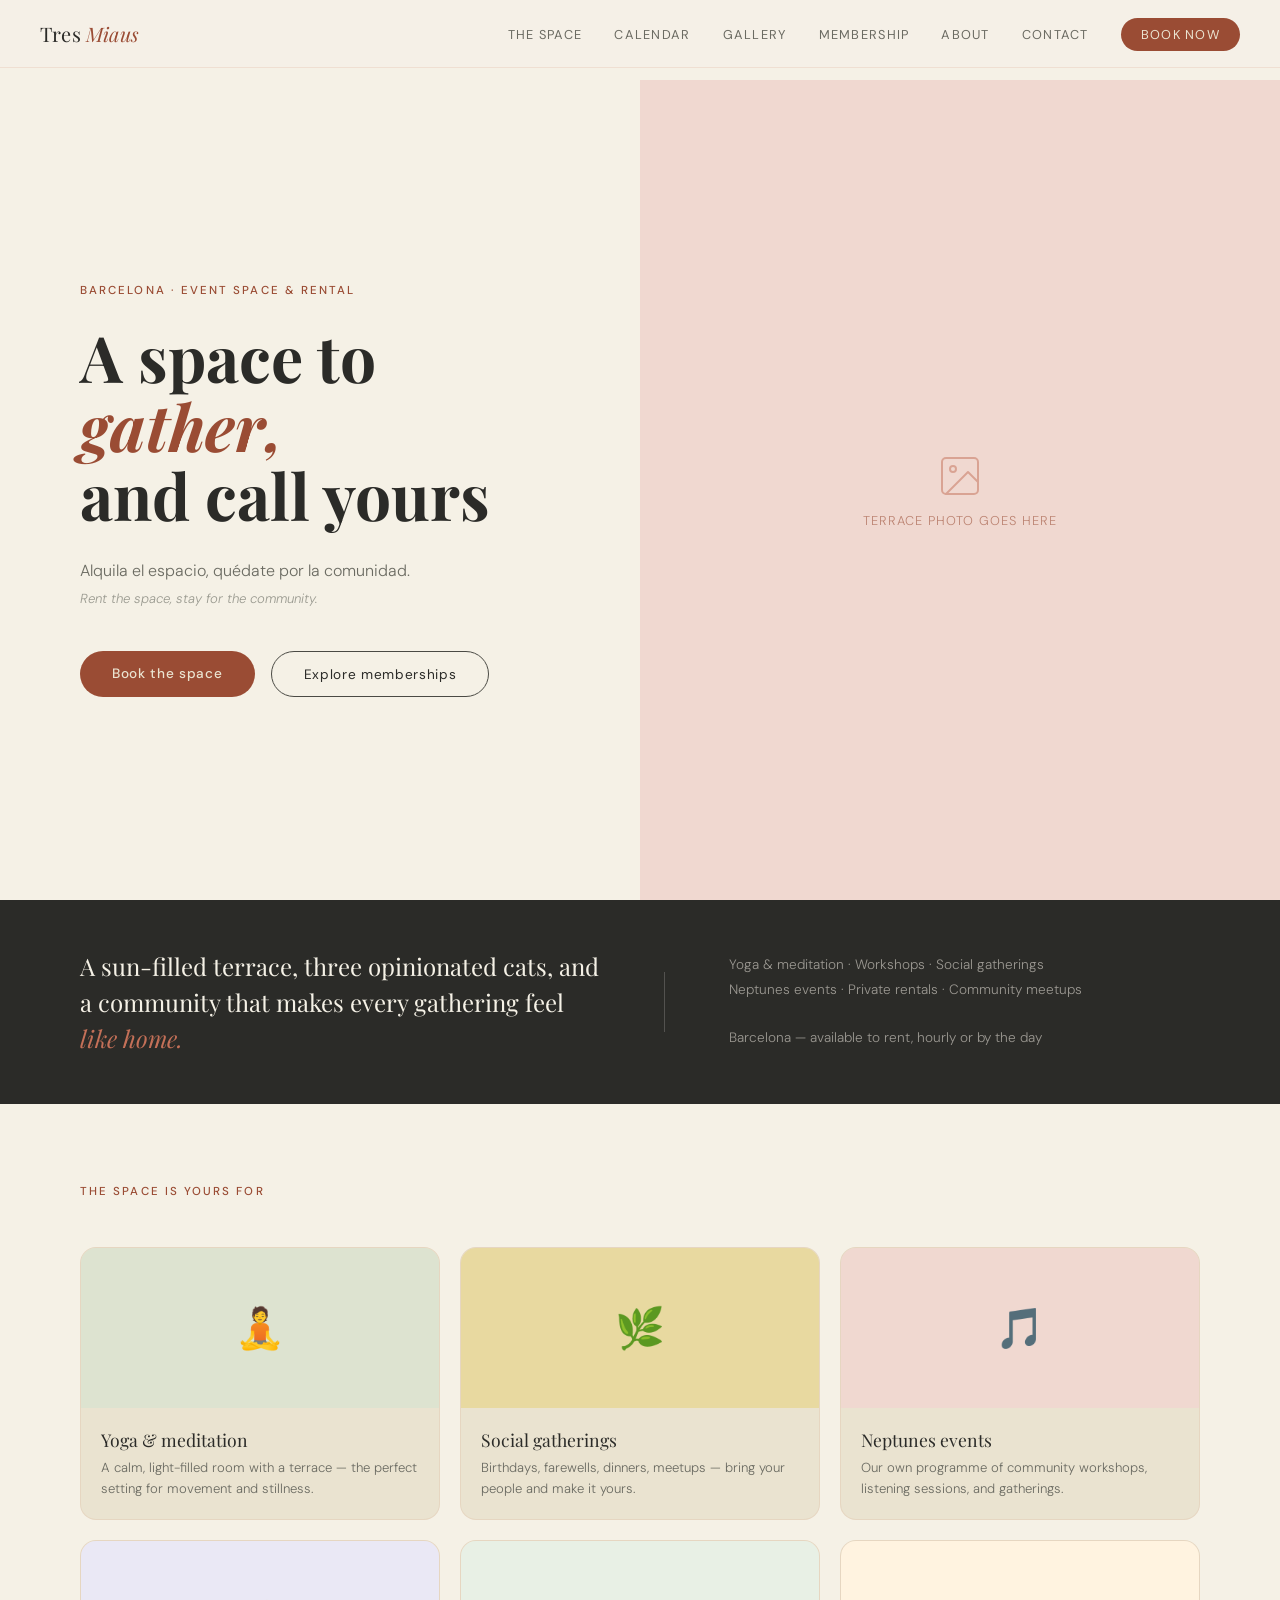
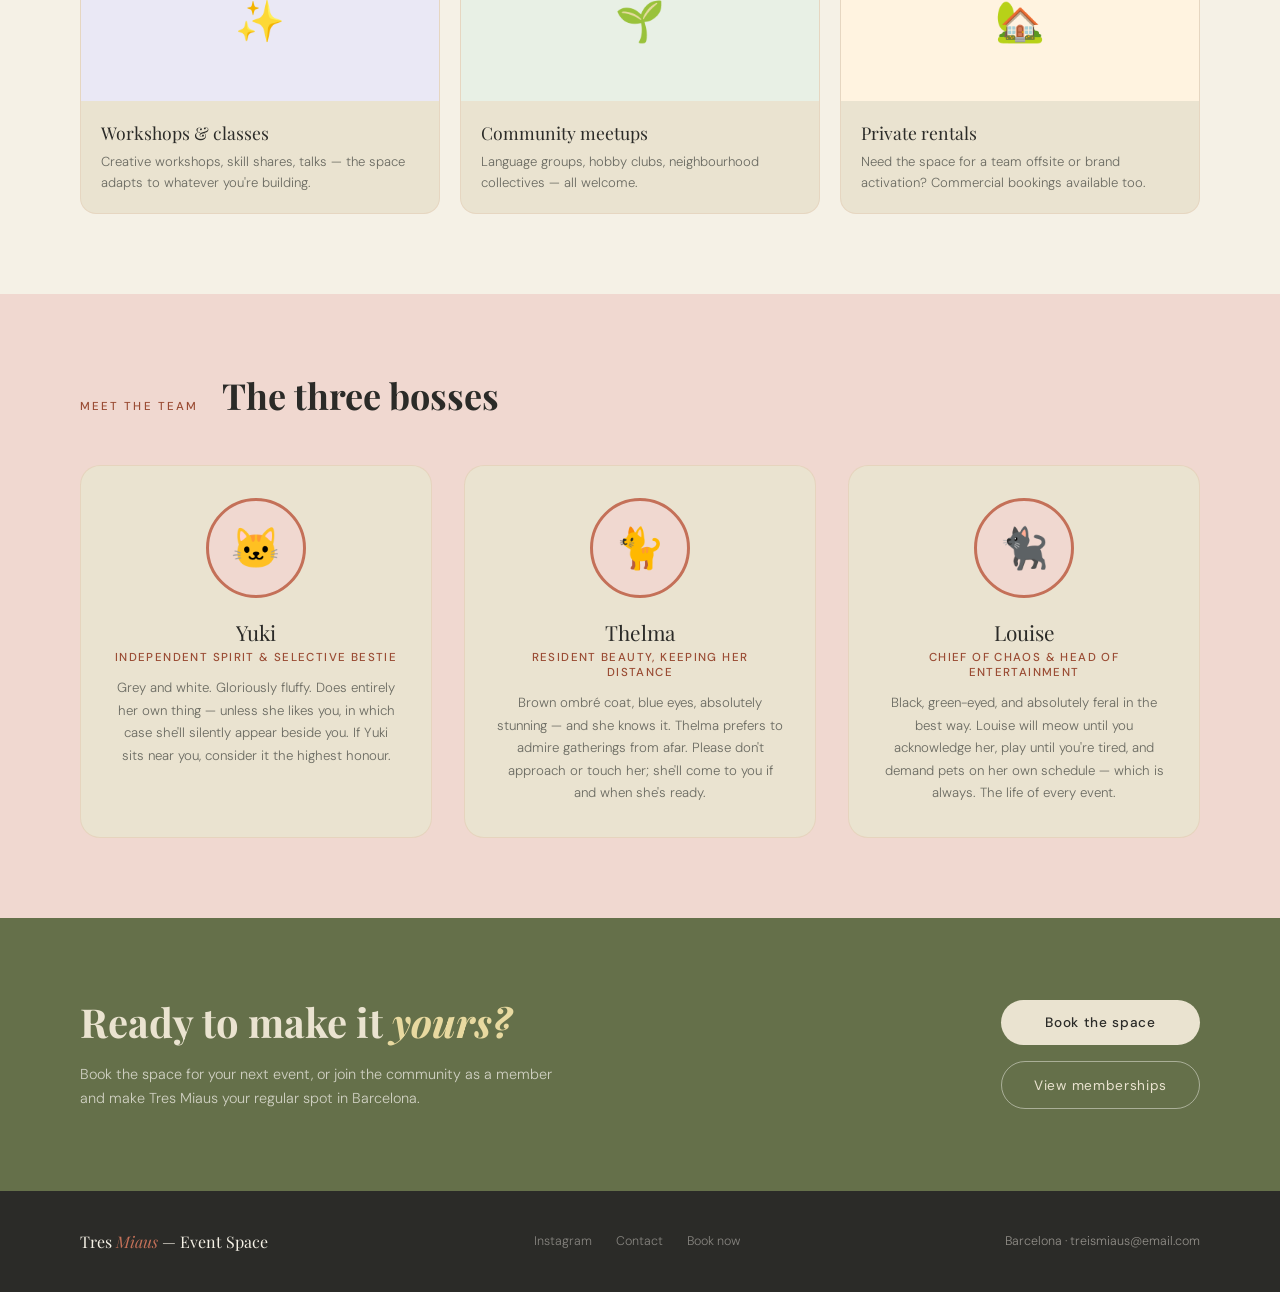
==== index.html @ ebf47736 "Add files via upload" ====
<!DOCTYPE html>
<html lang="en">
<head>
<script src="/site-theme.js"></script>
<script src="/cms-data.js"></script>
<meta charset="UTF-8">
<meta name="viewport" content="width=device-width, initial-scale=1.0">
<title>Tres Miaus — Event Space</title>
<link rel="preconnect" href="https://fonts.googleapis.com">
<link href="https://fonts.googleapis.com/css2?family=Playfair+Display:ital,wght@0,400;0,600;1,400&family=DM+Sans:wght@300;400;500&display=swap" rel="stylesheet">
<style>
  :root {
    --cream: #F5F1E6;
    --warm-white: #EAE3D0;
    --terracotta: #9A4C34;
    --terracotta-light: #C47058;
    --terracotta-pale: #F0D8D0;
    --sage: #65704A;
    --sage-dark: #4A5235;
    --sage-light: #8A9668;
    --sage-tint: #B8C4A0;
    --sage-pale: #DDE3D0;
    --ochre: #C4A030;
    --ochre-pale: #E8D9A0;
    --pink: #D4A0A0;
    --bark: #2B2B28;
    --bark-light: #4A4A44;
    --text-main: #2B2B28;
    --text-muted: #6B6B62;
    --text-light: #9A9A90;
    --border: #D8CFB8;
    --accent: #8B1E1E;
    --neptunes: #2D3B6B;
    --neptunes-mid: #4A5C96;
    --neptunes-light: #8FA3D4;
    --neptunes-pale: #E8ECF7;
    --neptunes-purple: #6B5A9E;
    --herb: #2E7D5A;
    --herb-deep: #1E4D3A;
    --herb-light: #6DB89A;
    --herb-pale: #DDF0E8;
  }

  * { margin: 0; padding: 0; box-sizing: border-box; }

  body {
    background: var(--cream);
    color: var(--text-main);
    font-family: 'DM Sans', sans-serif;
    font-weight: 300;
    overflow-x: hidden;
  }

  /* NAV */
  nav {
    position: fixed;
    top: 0; left: 0; right: 0;
    z-index: 100;
    padding: 1.25rem 2.5rem;
    display: flex;
    align-items: center;
    justify-content: space-between;
    background: rgba(245, 240, 232, 0.88);
    backdrop-filter: blur(12px);
    border-bottom: 1px solid rgba(196, 99, 58, 0.12);
  }

  .nav-logo {
    font-family: 'Playfair Display', serif;
    font-size: 1.25rem;
    color: var(--bark);
    letter-spacing: 0.01em;
  }

  .nav-logo span {
    color: var(--terracotta);
    font-style: italic;
  }

  .nav-links {
    display: flex;
    gap: 2rem;
    list-style: none;
  }

  .nav-links a {
    font-size: 0.8rem;
    font-weight: 400;
    letter-spacing: 0.1em;
    text-transform: uppercase;
    color: var(--text-muted);
    text-decoration: none;
    transition: color 0.2s;
  }

  .nav-links a:hover { color: var(--terracotta); }

  .nav-cta {
    background: var(--terracotta);
    color: var(--warm-white) !important;
    padding: 0.5rem 1.25rem;
    border-radius: 2rem;
    transition: background 0.2s !important;
  }

  .nav-cta:hover { background: var(--bark) !important; color: var(--warm-white) !important; }

  /* HERO */
  .hero {
    min-height: 100vh;
    display: grid;
    grid-template-columns: 1fr 1fr;
    padding-top: 5rem;
  }

  .hero-left {
    display: flex;
    flex-direction: column;
    justify-content: center;
    padding: 4rem 3rem 4rem 5rem;
    position: relative;
  }

  .hero-eyebrow {
    font-size: 0.72rem;
    letter-spacing: 0.18em;
    text-transform: uppercase;
    color: var(--terracotta);
    font-weight: 500;
    margin-bottom: 1.5rem;
    opacity: 0;
    animation: fadeUp 0.8s 0.2s forwards;
  }

  .hero-title {
    font-family: 'Playfair Display', serif;
    font-size: clamp(3rem, 5vw, 4.5rem);
    line-height: 1.08;
    color: var(--bark);
    margin-bottom: 1.75rem;
    opacity: 0;
    animation: fadeUp 0.8s 0.4s forwards;
  }

  .hero-title em {
    color: var(--terracotta);
    font-style: italic;
  }

  .hero-tagline {
    font-size: 1rem;
    line-height: 1.7;
    color: var(--text-muted);
    max-width: 380px;
    margin-bottom: 2.5rem;
    opacity: 0;
    animation: fadeUp 0.8s 0.6s forwards;
  }

  .hero-tagline-bilingual {
    font-size: 0.82rem;
    color: var(--text-light);
    font-style: italic;
    margin-top: 0.25rem;
  }

  .hero-actions {
    display: flex;
    gap: 1rem;
    flex-wrap: wrap;
    opacity: 0;
    animation: fadeUp 0.8s 0.8s forwards;
  }

  .btn-primary {
    background: var(--terracotta);
    color: var(--warm-white);
    padding: 0.85rem 2rem;
    border-radius: 2rem;
    text-decoration: none;
    font-size: 0.85rem;
    font-weight: 500;
    letter-spacing: 0.05em;
    transition: background 0.2s, transform 0.15s;
    display: inline-block;
  }

  .btn-primary:hover { background: var(--bark); transform: translateY(-1px); }

  .btn-secondary {
    border: 1.5px solid var(--bark-light);
    color: var(--bark);
    padding: 0.85rem 2rem;
    border-radius: 2rem;
    text-decoration: none;
    font-size: 0.85rem;
    font-weight: 400;
    letter-spacing: 0.05em;
    transition: border-color 0.2s, color 0.2s, transform 0.15s;
    display: inline-block;
  }

  .btn-secondary:hover { border-color: var(--terracotta); color: var(--terracotta); transform: translateY(-1px); }

  .hero-right {
    position: relative;
    overflow: hidden;
  }

  .hero-photo {
    width: 100%;
    height: 100%;
    background: var(--terracotta-pale);
    position: relative;
    display: flex;
    align-items: center;
    justify-content: center;
    opacity: 0;
    animation: fadeIn 1s 0.5s forwards;
  }

  .photo-placeholder {
    display: flex;
    flex-direction: column;
    align-items: center;
    gap: 0.75rem;
    color: var(--terracotta-light);
  }

  .photo-placeholder svg { opacity: 0.5; }

  .photo-placeholder p {
    font-size: 0.8rem;
    color: var(--terracotta);
    opacity: 0.6;
    letter-spacing: 0.08em;
    text-transform: uppercase;
  }

  .hero-badge {
    position: absolute;
    bottom: 2.5rem;
    left: -1.5rem;
    background: var(--warm-white);
    border-radius: 1rem;
    padding: 1rem 1.5rem;
    box-shadow: 0 8px 32px rgba(61, 43, 31, 0.12);
    display: flex;
    align-items: center;
    gap: 0.75rem;
    animation: fadeUp 0.8s 1s forwards;
    opacity: 0;
  }

  .badge-cats { font-size: 1.4rem; }

  .badge-text { font-size: 0.78rem; color: var(--text-muted); line-height: 1.4; }
  .badge-text strong { display: block; color: var(--bark); font-weight: 500; font-size: 0.85rem; }

  /* INTRO STRIP */
  .intro-strip {
    background: var(--bark);
    color: var(--cream);
    padding: 3rem 5rem;
    display: flex;
    align-items: center;
    gap: 4rem;
  }

  .intro-strip-text {
    font-family: 'Playfair Display', serif;
    font-size: 1.5rem;
    line-height: 1.5;
    font-weight: 400;
    max-width: 520px;
    flex-shrink: 0;
  }

  .intro-strip-text em { color: var(--terracotta-light); font-style: italic; }

  .intro-strip-divider {
    width: 1px;
    height: 60px;
    background: rgba(245,240,232,0.2);
    flex-shrink: 0;
  }

  .intro-strip-sub {
    font-size: 0.85rem;
    color: rgba(245,240,232,0.55);
    line-height: 1.8;
  }

  /* EVENT TYPES */
  .section {
    padding: 5rem 5rem;
  }

  .section-header {
    display: flex;
    align-items: baseline;
    gap: 1.5rem;
    margin-bottom: 3rem;
  }

  .section-label {
    font-size: 0.72rem;
    letter-spacing: 0.18em;
    text-transform: uppercase;
    color: var(--terracotta);
    font-weight: 500;
  }

  .section-title {
    font-family: 'Playfair Display', serif;
    font-size: 2.25rem;
    color: var(--bark);
    line-height: 1.2;
  }

  .event-grid {
    display: grid;
    grid-template-columns: repeat(3, 1fr);
    gap: 1.25rem;
  }

  .event-card {
    background: var(--warm-white);
    border-radius: 1rem;
    overflow: hidden;
    border: 1px solid rgba(196, 99, 58, 0.1);
    transition: transform 0.2s, box-shadow 0.2s;
  }

  .event-card:hover { transform: translateY(-3px); box-shadow: 0 12px 40px rgba(61,43,31,0.1); }

  .event-card-photo {
    height: 160px;
    display: flex;
    align-items: center;
    justify-content: center;
    font-size: 2.5rem;
  }

  .event-card-photo.yoga { background: var(--sage-pale); }
  .event-card-photo.social { background: var(--ochre-pale); }
  .event-card-photo.neptunes { background: var(--terracotta-pale); }
  .event-card-photo.meditation { background: #EAE8F5; }
  .event-card-photo.workshop { background: #E8F0E5; }
  .event-card-photo.private { background: #FFF3E0; }

  .event-card-body { padding: 1.25rem; }
  .event-card-name {
    font-family: 'Playfair Display', serif;
    font-size: 1.1rem;
    color: var(--bark);
    margin-bottom: 0.4rem;
  }
  .event-card-desc { font-size: 0.82rem; color: var(--text-muted); line-height: 1.6; }

  /* CATS SECTION */
  .cats-section {
    background: var(--terracotta-pale);
    padding: 5rem;
  }

  .cats-grid {
    display: grid;
    grid-template-columns: repeat(3, 1fr);
    gap: 2rem;
    margin-top: 3rem;
  }

  .cat-card {
    background: var(--warm-white);
    border-radius: 1.25rem;
    padding: 2rem;
    text-align: center;
    border: 1px solid rgba(196,99,58,0.12);
    transition: transform 0.2s;
  }

  .cat-card:hover { transform: translateY(-4px); }

  .cat-photo {
    width: 100px;
    height: 100px;
    border-radius: 50%;
    background: var(--terracotta-pale);
    margin: 0 auto 1.25rem;
    display: flex;
    align-items: center;
    justify-content: center;
    font-size: 2.5rem;
    border: 3px solid var(--terracotta-light);
  }

  .cat-name {
    font-family: 'Playfair Display', serif;
    font-size: 1.3rem;
    color: var(--bark);
    margin-bottom: 0.25rem;
  }

  .cat-role {
    font-size: 0.72rem;
    letter-spacing: 0.12em;
    text-transform: uppercase;
    color: var(--terracotta);
    font-weight: 500;
    margin-bottom: 0.75rem;
  }

  .cat-bio { font-size: 0.83rem; color: var(--text-muted); line-height: 1.7; }

  /* CTA SECTION */
  .cta-section {
    background: var(--sage);
    color: var(--warm-white);
    padding: 5rem;
    display: grid;
    grid-template-columns: 1fr auto;
    align-items: center;
    gap: 4rem;
  }

  .cta-title {
    font-family: 'Playfair Display', serif;
    font-size: 2.5rem;
    line-height: 1.2;
    margin-bottom: 1rem;
  }

  .cta-title em { font-style: italic; color: var(--ochre-pale); }

  .cta-sub { font-size: 0.9rem; color: rgba(253,250,245,0.7); line-height: 1.7; max-width: 480px; }

  .cta-actions { display: flex; flex-direction: column; gap: 1rem; }

  .btn-white {
    background: var(--warm-white);
    color: var(--bark);
    padding: 0.9rem 2rem;
    border-radius: 2rem;
    text-decoration: none;
    font-size: 0.85rem;
    font-weight: 500;
    letter-spacing: 0.05em;
    transition: background 0.2s, transform 0.15s;
    text-align: center;
    white-space: nowrap;
  }

  .btn-white:hover { background: var(--cream); transform: translateY(-1px); }

  .btn-outline-white {
    border: 1.5px solid rgba(253,250,245,0.45);
    color: var(--warm-white);
    padding: 0.9rem 2rem;
    border-radius: 2rem;
    text-decoration: none;
    font-size: 0.85rem;
    font-weight: 400;
    letter-spacing: 0.05em;
    transition: border-color 0.2s, transform 0.15s;
    text-align: center;
    white-space: nowrap;
  }

  .btn-outline-white:hover { border-color: rgba(253,250,245,0.9); transform: translateY(-1px); }

  /* FOOTER */
  footer {
    background: var(--bark);
    color: rgba(245,240,232,0.5);
    padding: 2.5rem 5rem;
    display: flex;
    align-items: center;
    justify-content: space-between;
    font-size: 0.78rem;
  }

  .footer-logo {
    font-family: 'Playfair Display', serif;
    font-size: 1rem;
    color: var(--cream);
  }

  .footer-logo span { color: var(--terracotta-light); font-style: italic; }

  .footer-links { display: flex; gap: 1.5rem; }
  .footer-links a { color: rgba(245,240,232,0.45); text-decoration: none; transition: color 0.2s; }
  .footer-links a:hover { color: var(--terracotta-light); }

  /* ANIMATIONS */
  @keyframes fadeUp {
    from { opacity: 0; transform: translateY(20px); }
    to { opacity: 1; transform: translateY(0); }
  }

  @keyframes fadeIn {
    from { opacity: 0; }
    to { opacity: 1; }
  }

  /* SCROLL REVEAL */
  .reveal {
    opacity: 0;
    transform: translateY(24px);
    transition: opacity 0.7s, transform 0.7s;
  }

  .reveal.visible {
    opacity: 1;
    transform: translateY(0);
  }
</style>
</head>
<body>

<!-- NAV -->
<nav>
  <div class="nav-logo"><a href="index.html" style="text-decoration:none;color:inherit;">Tres <span>Miaus</span></a></div>
  <ul class="nav-links">
    <li><a href="tres-miaus-space.html">The space</a></li>
    <li><a href="calendar.html">Calendar</a></li>
    <li><a href="gallery.html">Gallery</a></li>
    <li><a href="tres-miaus-membership.html">Membership</a></li>
    <li><a href="tres-miaus-about.html">About</a></li>
    <li><a href="tres-miaus-contact.html">Contact</a></li>
    <li><a href="tres-miaus-rent.html" class="nav-cta">Book now</a></li>
  </ul>
</nav>

<!-- HERO -->
<section class="hero">
  <div class="hero-left">
    <p class="hero-eyebrow">Barcelona · Event Space & Rental</p>
    <h1 class="hero-title">
      A space to<br><em>gather,</em><br>and call yours
    </h1>
    <p class="hero-tagline">
      Alquila el espacio, quédate por la comunidad.<br>
      <span class="hero-tagline-bilingual">Rent the space, stay for the community.</span>
    </p>
    <div class="hero-actions">
      <a href="#" class="btn-primary">Book the space</a>
      <a href="#" class="btn-secondary">Explore memberships</a>
    </div>
  </div>
  <div class="hero-right">
    <div class="hero-photo">
      <div class="photo-placeholder">
        <svg width="48" height="48" viewBox="0 0 24 24" fill="none" stroke="currentColor" stroke-width="1" stroke-linecap="round" stroke-linejoin="round">
          <rect x="3" y="3" width="18" height="18" rx="2"/><circle cx="8.5" cy="8.5" r="1.5"/><polyline points="21 15 16 10 5 21"/>
        </svg>
        <p>Terrace photo goes here</p>
      </div>
    </div>
  </div>
</section>

<!-- INTRO STRIP -->
<div class="intro-strip reveal">
  <p class="intro-strip-text">
    A sun-filled terrace, three opinionated cats, and a community that makes every gathering feel <em>like home.</em>
  </p>
  <div class="intro-strip-divider"></div>
  <p class="intro-strip-sub">
    Yoga & meditation · Workshops · Social gatherings<br>
    Neptunes events · Private rentals · Community meetups<br>
    <br>
    Barcelona — available to rent, hourly or by the day
  </p>
</div>

<!-- EVENT TYPES -->
<section class="section">
  <div class="section-header reveal">
    <span class="section-label">The space is yours for</span>
  </div>
  <div class="event-grid">
    <div class="event-card reveal">
      <div class="event-card-photo yoga">🧘</div>
      <div class="event-card-body">
        <p class="event-card-name">Yoga & meditation</p>
        <p class="event-card-desc">A calm, light-filled room with a terrace — the perfect setting for movement and stillness.</p>
      </div>
    </div>
    <div class="event-card reveal">
      <div class="event-card-photo social">🌿</div>
      <div class="event-card-body">
        <p class="event-card-name">Social gatherings</p>
        <p class="event-card-desc">Birthdays, farewells, dinners, meetups — bring your people and make it yours.</p>
      </div>
    </div>
    <div class="event-card reveal">
      <div class="event-card-photo neptunes">🎵</div>
      <div class="event-card-body">
        <p class="event-card-name">Neptunes events</p>
        <p class="event-card-desc">Our own programme of community workshops, listening sessions, and gatherings.</p>
      </div>
    </div>
    <div class="event-card reveal">
      <div class="event-card-photo meditation">✨</div>
      <div class="event-card-body">
        <p class="event-card-name">Workshops & classes</p>
        <p class="event-card-desc">Creative workshops, skill shares, talks — the space adapts to whatever you're building.</p>
      </div>
    </div>
    <div class="event-card reveal">
      <div class="event-card-photo workshop">🌱</div>
      <div class="event-card-body">
        <p class="event-card-name">Community meetups</p>
        <p class="event-card-desc">Language groups, hobby clubs, neighbourhood collectives — all welcome.</p>
      </div>
    </div>
    <div class="event-card reveal">
      <div class="event-card-photo private">🏡</div>
      <div class="event-card-body">
        <p class="event-card-name">Private rentals</p>
        <p class="event-card-desc">Need the space for a team offsite or brand activation? Commercial bookings available too.</p>
      </div>
    </div>
  </div>
</section>

<!-- CATS -->
<section class="cats-section">
  <div class="section-header reveal">
    <span class="section-label">Meet the team</span>
    <h2 class="section-title">The three bosses</h2>
  </div>
  <div class="cats-grid">
    <div class="cat-card reveal">
      <div class="cat-photo">🐱</div>
      <p class="cat-name">Yuki</p>
      <p class="cat-role">Independent spirit & selective bestie</p>
      <p class="cat-bio">Grey and white. Gloriously fluffy. Does entirely her own thing — unless she likes you, in which case she'll silently appear beside you. If Yuki sits near you, consider it the highest honour.</p>
    </div>
    <div class="cat-card reveal">
      <div class="cat-photo">🐈</div>
      <p class="cat-name">Thelma</p>
      <p class="cat-role">Resident beauty, keeping her distance</p>
      <p class="cat-bio">Brown ombré coat, blue eyes, absolutely stunning — and she knows it. Thelma prefers to admire gatherings from afar. Please don't approach or touch her; she'll come to you if and when she's ready.</p>
    </div>
    <div class="cat-card reveal">
      <div class="cat-photo">🐈‍⬛</div>
      <p class="cat-name">Louise</p>
      <p class="cat-role">Chief of chaos & head of entertainment</p>
      <p class="cat-bio">Black, green-eyed, and absolutely feral in the best way. Louise will meow until you acknowledge her, play until you're tired, and demand pets on her own schedule — which is always. The life of every event.</p>
    </div>
  </div>
</section>

<!-- CTA -->
<section class="cta-section reveal">
  <div>
    <h2 class="cta-title">Ready to make it <em>yours?</em></h2>
    <p class="cta-sub">Book the space for your next event, or join the community as a member and make Tres Miaus your regular spot in Barcelona.</p>
  </div>
  <div class="cta-actions">
    <a href="#" class="btn-white">Book the space</a>
    <a href="#" class="btn-outline-white">View memberships</a>
  </div>
</section>

<!-- FOOTER -->
<footer>
  <div class="footer-logo">Tres <span>Miaus</span> — Event Space</div>
  <div class="footer-links">
    <a href="#">Instagram</a>
    <a href="#">Contact</a>
    <a href="#">Book now</a>
  </div>
  <p>Barcelona · treismiaus@email.com</p>
</footer>

<script>
  const observer = new IntersectionObserver((entries) => {
    entries.forEach(e => {
      if (e.isIntersecting) {
        e.target.classList.add('visible');
        observer.unobserve(e.target);
      }
    });
  }, { threshold: 0.12 });

  document.querySelectorAll('.reveal').forEach(el => observer.observe(el));
</script>
</body>
</html>
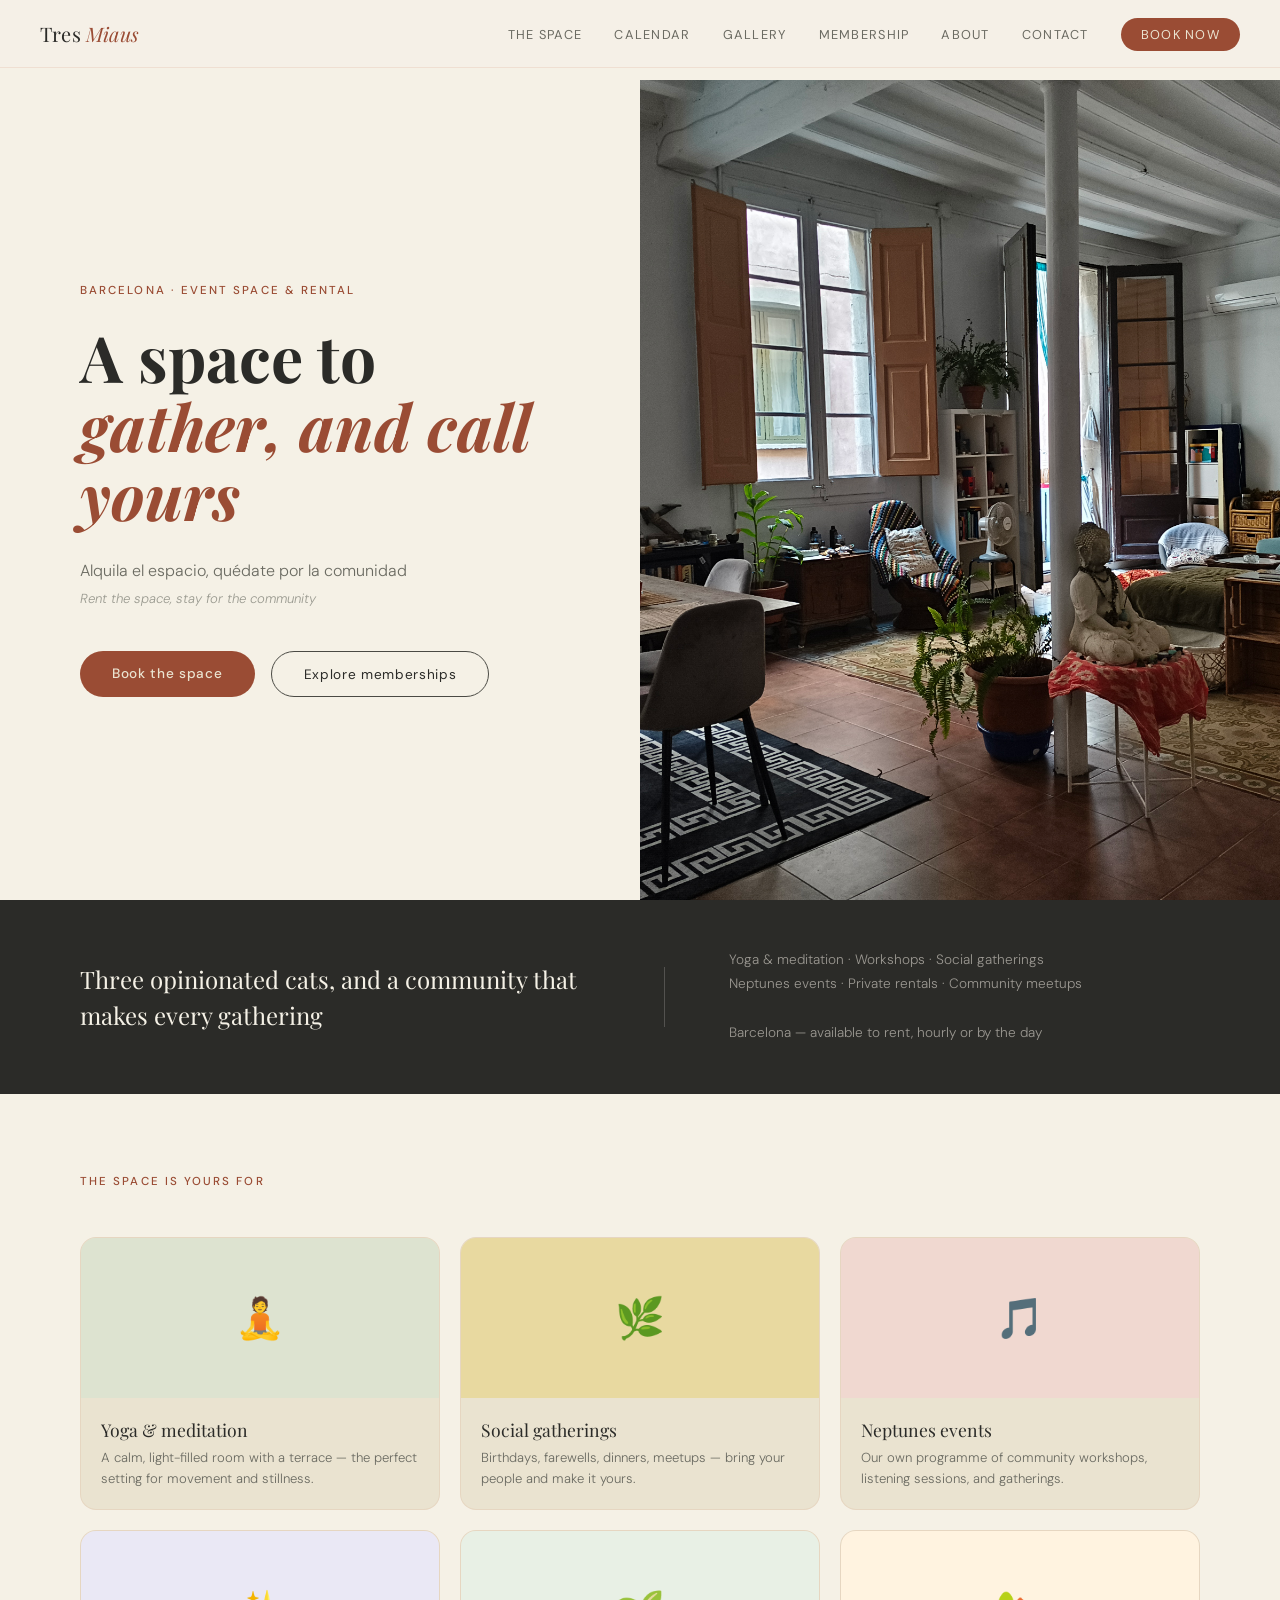
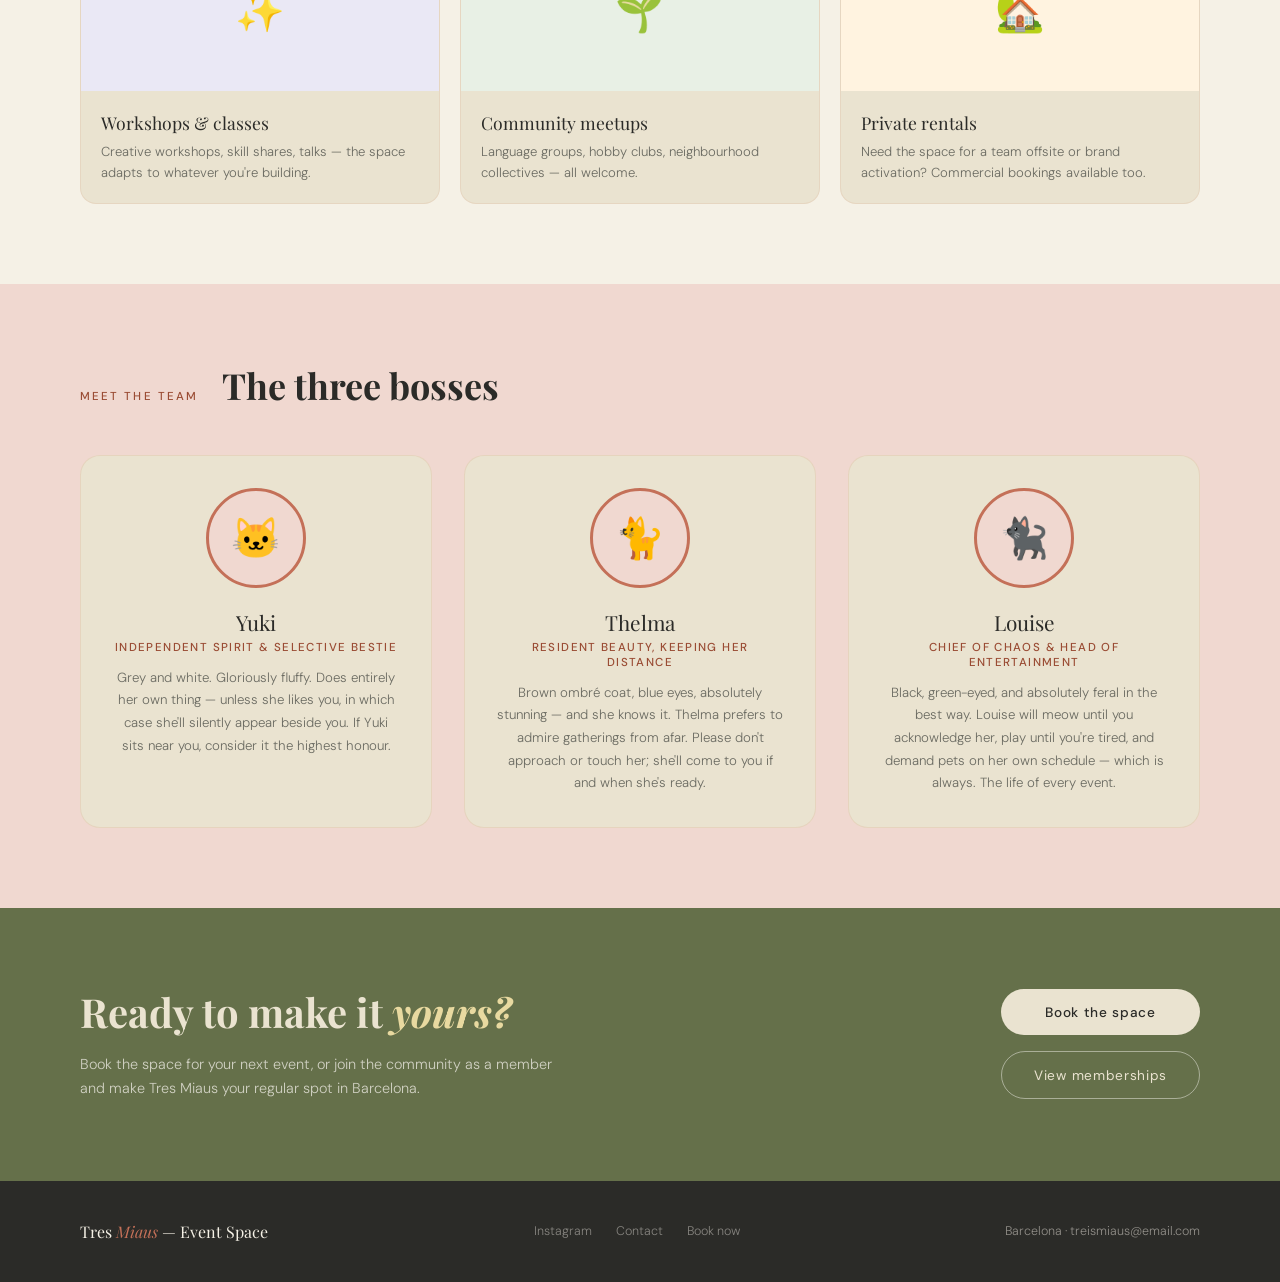
==== commit f39eb692: "Add files via upload" ====
--- a/index.html
+++ b/index.html
@@ -536,12 +536,12 @@
 <section class="hero">
   <div class="hero-left">
     <p class="hero-eyebrow">Barcelona · Event Space & Rental</p>
-    <h1 class="hero-title">
+    <h1 class="hero-title" id="tm-text-hero-title">
       A space to<br><em>gather,</em><br>and call yours
     </h1>
     <p class="hero-tagline">
-      Alquila el espacio, quédate por la comunidad.<br>
-      <span class="hero-tagline-bilingual">Rent the space, stay for the community.</span>
+      <span id="tm-text-tagline-es">Alquila el espacio, quédate por la comunidad.</span><br>
+      <span class="hero-tagline-bilingual" id="tm-text-tagline-en">Rent the space, stay for the community.</span>
     </p>
     <div class="hero-actions">
       <a href="#" class="btn-primary">Book the space</a>
@@ -549,7 +549,7 @@
     </div>
   </div>
   <div class="hero-right">
-    <div class="hero-photo">
+    <div class="hero-photo" id="tm-img-home-hero_image">
       <div class="photo-placeholder">
         <svg width="48" height="48" viewBox="0 0 24 24" fill="none" stroke="currentColor" stroke-width="1" stroke-linecap="round" stroke-linejoin="round">
           <rect x="3" y="3" width="18" height="18" rx="2"/><circle cx="8.5" cy="8.5" r="1.5"/><polyline points="21 15 16 10 5 21"/>
@@ -562,7 +562,7 @@
 
 <!-- INTRO STRIP -->
 <div class="intro-strip reveal">
-  <p class="intro-strip-text">
+  <p class="intro-strip-text" id="tm-text-intro-strip">
     A sun-filled terrace, three opinionated cats, and a community that makes every gathering feel <em>like home.</em>
   </p>
   <div class="intro-strip-divider"></div>
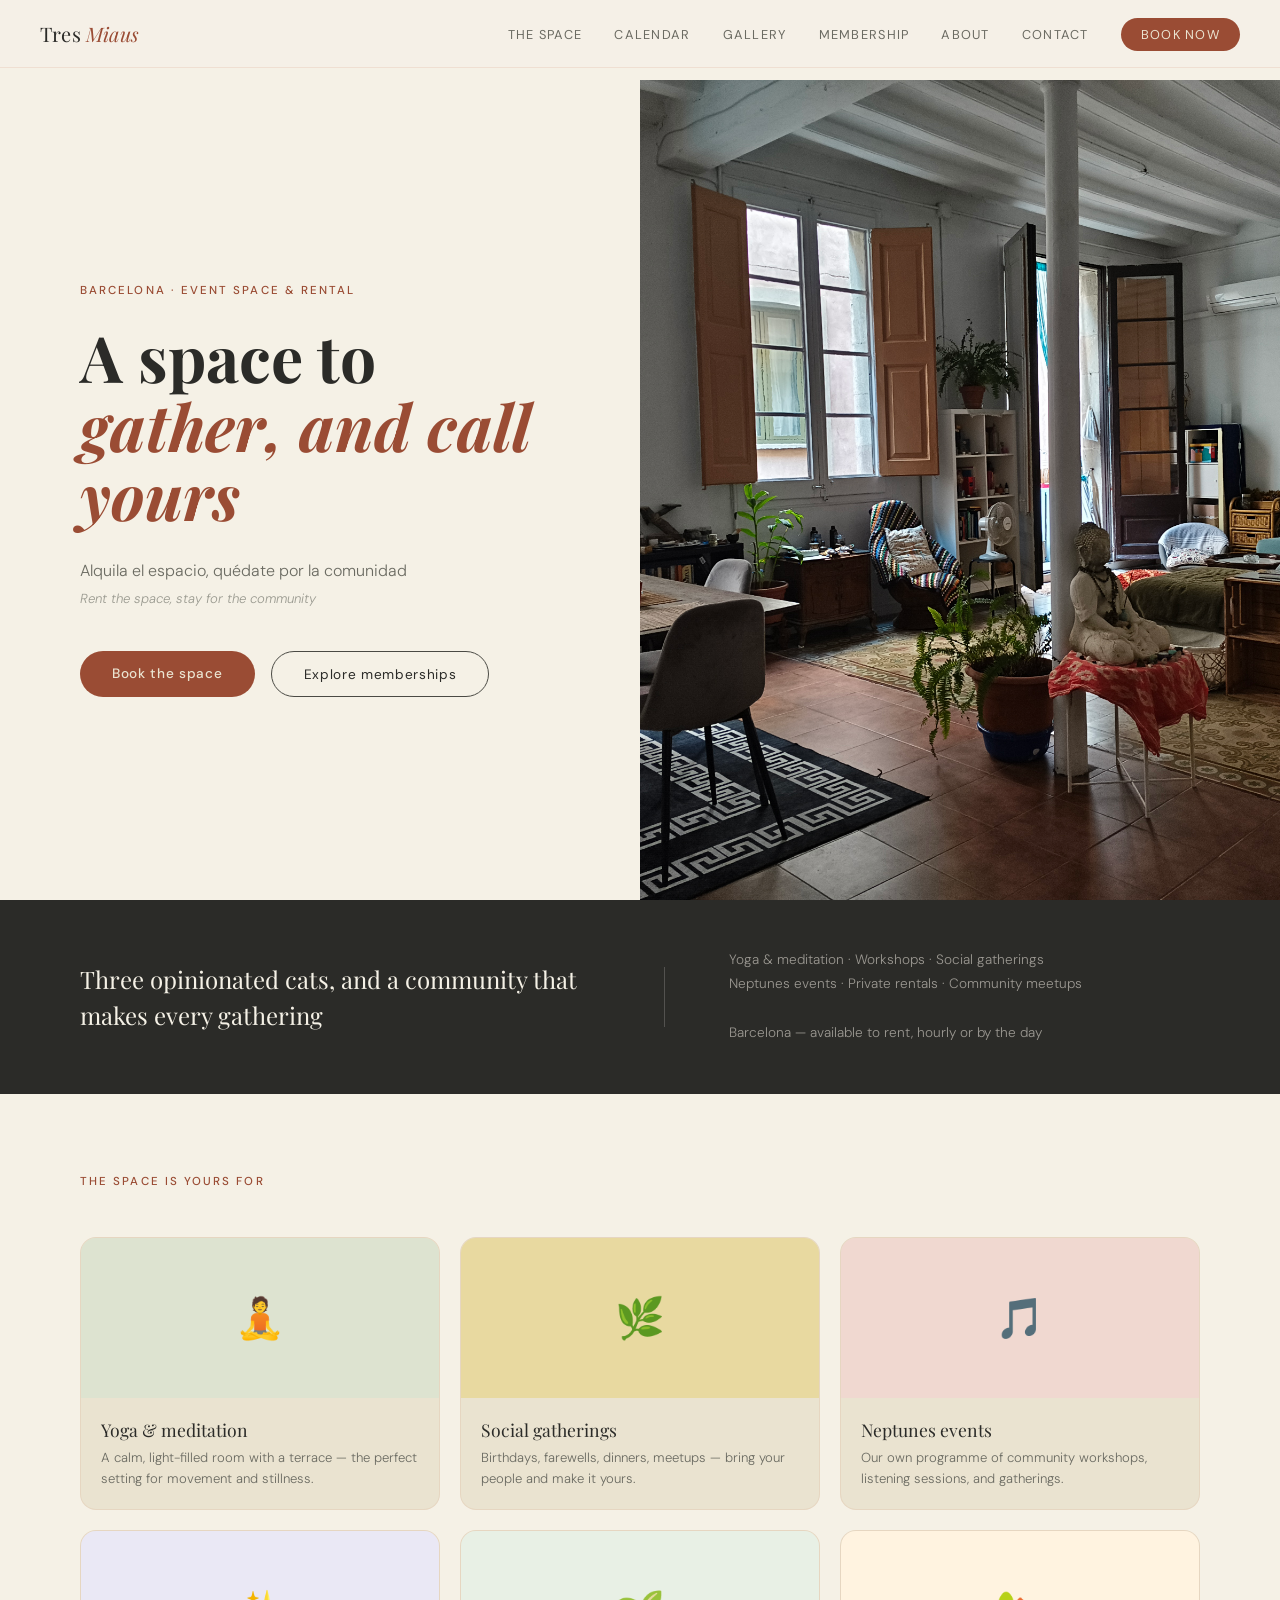
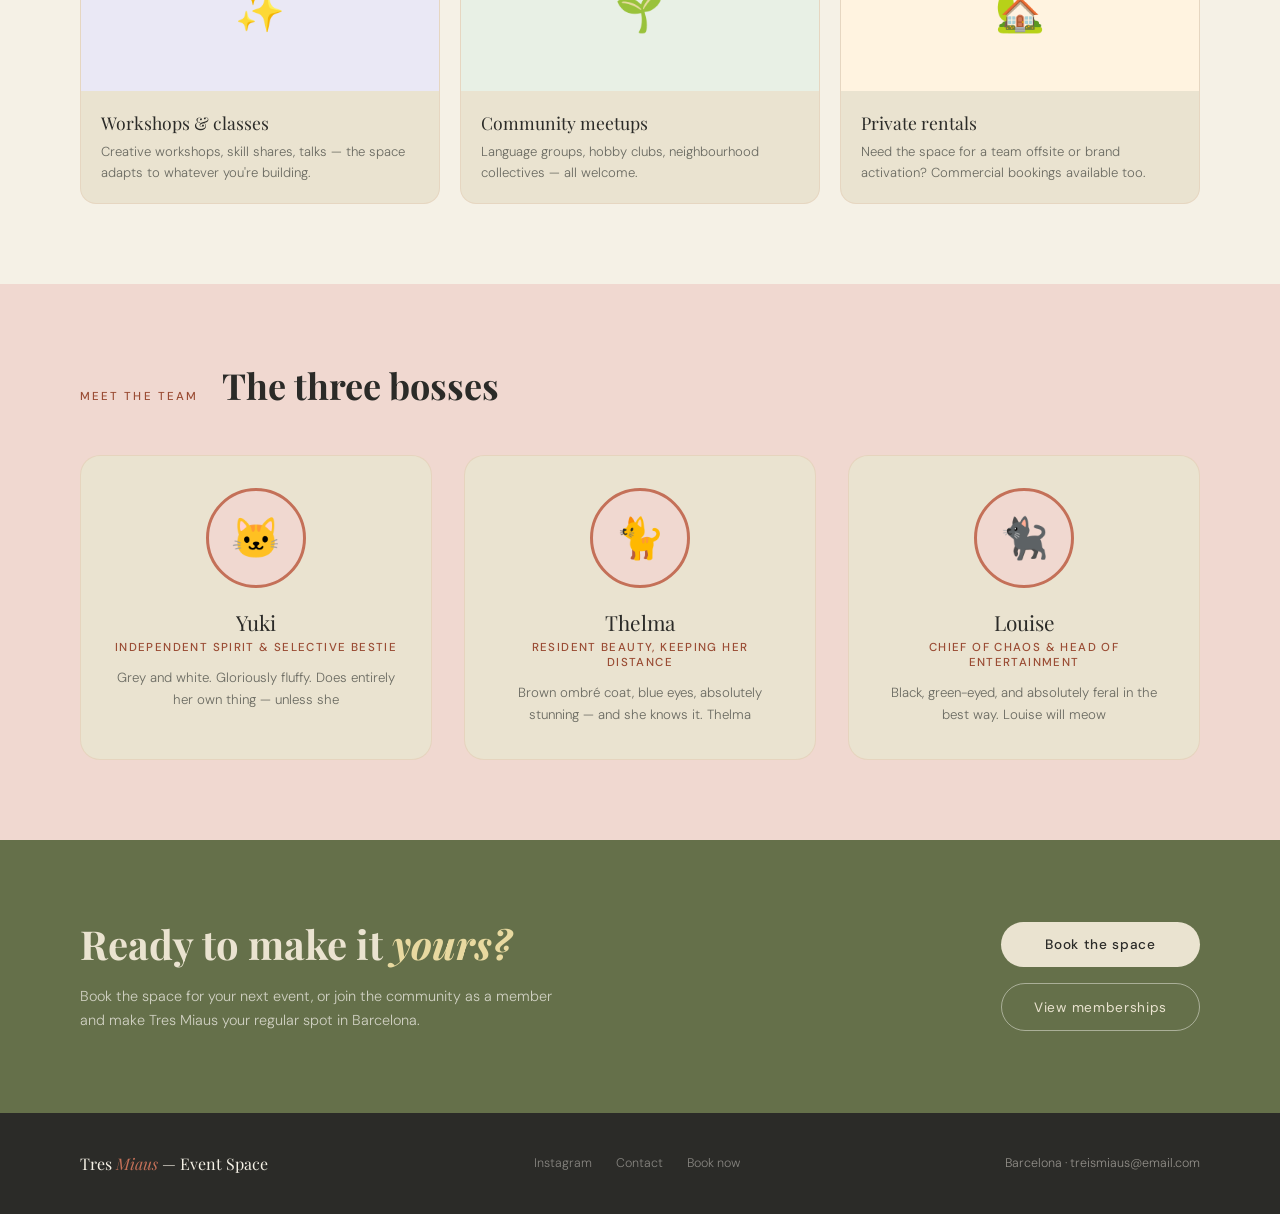
==== commit a7710d38: "Add files via upload" ====
--- a/index.html
+++ b/index.html
@@ -634,21 +634,21 @@
   <div class="cats-grid">
     <div class="cat-card reveal">
       <div class="cat-photo">🐱</div>
-      <p class="cat-name">Yuki</p>
-      <p class="cat-role">Independent spirit & selective bestie</p>
-      <p class="cat-bio">Grey and white. Gloriously fluffy. Does entirely her own thing — unless she likes you, in which case she'll silently appear beside you. If Yuki sits near you, consider it the highest honour.</p>
+      <p class="cat-name" id="tm-yuki-name">Yuki</p>
+      <p class="cat-role" id="tm-yuki-role">Independent spirit & selective bestie</p>
+      <p class="cat-bio" id="tm-yuki-bio-home">Grey and white. Gloriously fluffy. Does entirely her own thing — unless she likes you, in which case she'll silently appear beside you. If Yuki sits near you, consider it the highest honour.</p>
     </div>
     <div class="cat-card reveal">
       <div class="cat-photo">🐈</div>
-      <p class="cat-name">Thelma</p>
-      <p class="cat-role">Resident beauty, keeping her distance</p>
-      <p class="cat-bio">Brown ombré coat, blue eyes, absolutely stunning — and she knows it. Thelma prefers to admire gatherings from afar. Please don't approach or touch her; she'll come to you if and when she's ready.</p>
+      <p class="cat-name" id="tm-thelma-name">Thelma</p>
+      <p class="cat-role" id="tm-thelma-role">Resident beauty, keeping her distance</p>
+      <p class="cat-bio" id="tm-thelma-bio-home">Brown ombré coat, blue eyes, absolutely stunning — and she knows it. Thelma prefers to admire gatherings from afar. Please don't approach or touch her; she'll come to you if and when she's ready.</p>
     </div>
     <div class="cat-card reveal">
       <div class="cat-photo">🐈‍⬛</div>
-      <p class="cat-name">Louise</p>
-      <p class="cat-role">Chief of chaos & head of entertainment</p>
-      <p class="cat-bio">Black, green-eyed, and absolutely feral in the best way. Louise will meow until you acknowledge her, play until you're tired, and demand pets on her own schedule — which is always. The life of every event.</p>
+      <p class="cat-name" id="tm-louise-name">Louise</p>
+      <p class="cat-role" id="tm-louise-role">Chief of chaos & head of entertainment</p>
+      <p class="cat-bio" id="tm-louise-bio-home">Black, green-eyed, and absolutely feral in the best way. Louise will meow until you acknowledge her, play until you're tired, and demand pets on her own schedule — which is always. The life of every event.</p>
     </div>
   </div>
 </section>
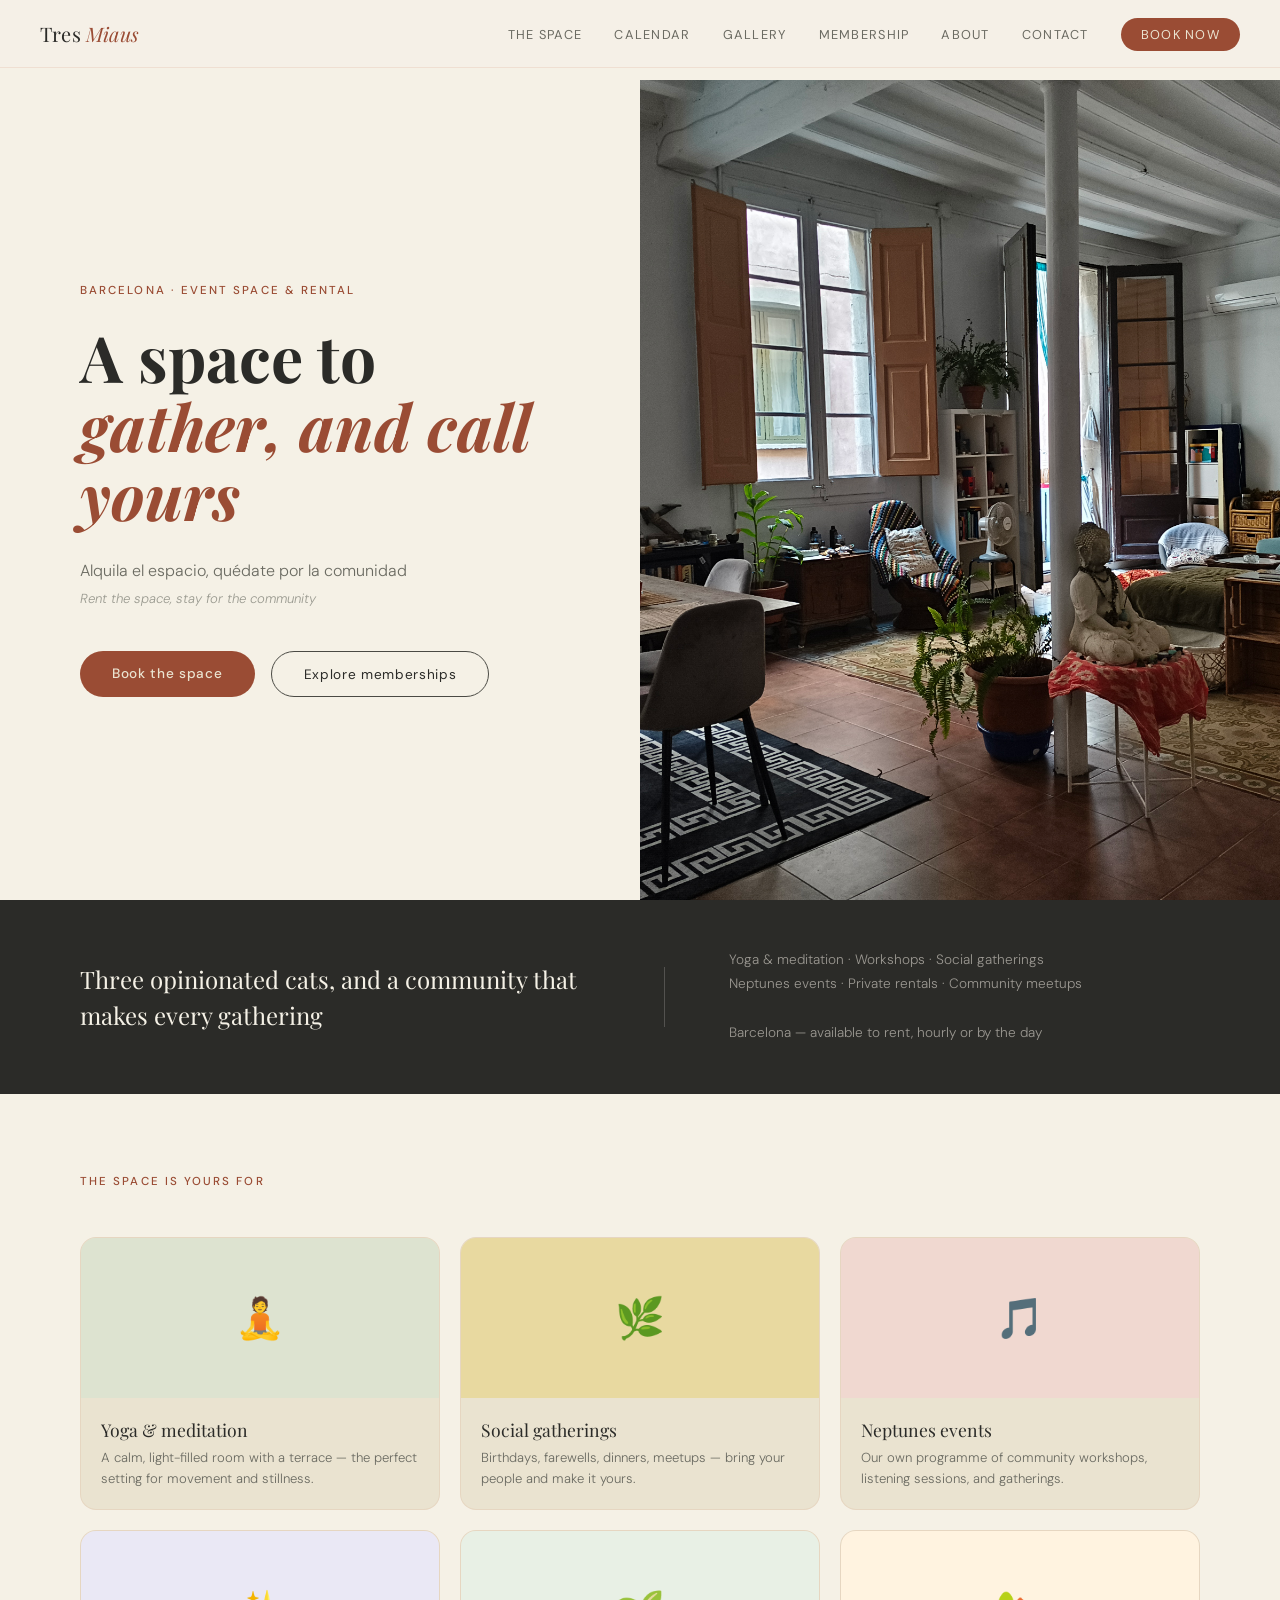
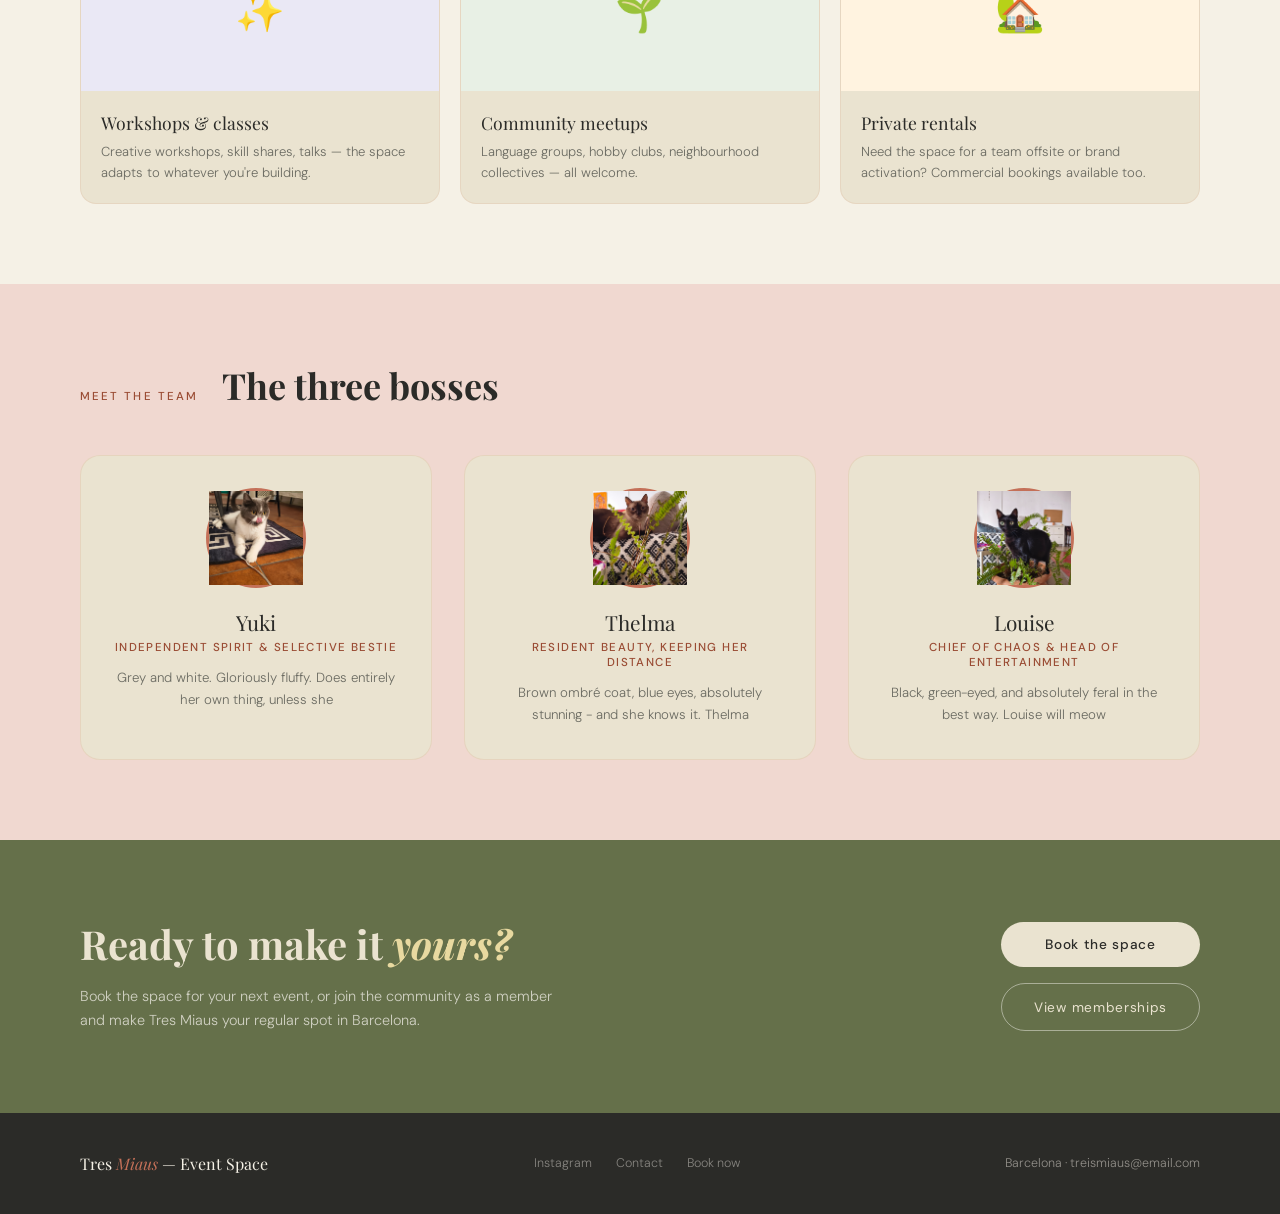
==== commit 935bd619: "Add files via upload" ====
--- a/index.html
+++ b/index.html
@@ -633,19 +633,19 @@
   </div>
   <div class="cats-grid">
     <div class="cat-card reveal">
-      <div class="cat-photo">🐱</div>
+      <div class="cat-photo" id="tm-img-yuki-image" style="font-size:2rem;display:flex;align-items:center;justify-content:center;">🐱</div>
       <p class="cat-name" id="tm-yuki-name">Yuki</p>
       <p class="cat-role" id="tm-yuki-role">Independent spirit & selective bestie</p>
       <p class="cat-bio" id="tm-yuki-bio-home">Grey and white. Gloriously fluffy. Does entirely her own thing — unless she likes you, in which case she'll silently appear beside you. If Yuki sits near you, consider it the highest honour.</p>
     </div>
     <div class="cat-card reveal">
-      <div class="cat-photo">🐈</div>
+      <div class="cat-photo" id="tm-img-thelma-image" style="font-size:2rem;display:flex;align-items:center;justify-content:center;">🐈</div>
       <p class="cat-name" id="tm-thelma-name">Thelma</p>
       <p class="cat-role" id="tm-thelma-role">Resident beauty, keeping her distance</p>
       <p class="cat-bio" id="tm-thelma-bio-home">Brown ombré coat, blue eyes, absolutely stunning — and she knows it. Thelma prefers to admire gatherings from afar. Please don't approach or touch her; she'll come to you if and when she's ready.</p>
     </div>
     <div class="cat-card reveal">
-      <div class="cat-photo">🐈‍⬛</div>
+      <div class="cat-photo" id="tm-img-louise-image" style="font-size:2rem;display:flex;align-items:center;justify-content:center;">🐈‍⬛</div>
       <p class="cat-name" id="tm-louise-name">Louise</p>
       <p class="cat-role" id="tm-louise-role">Chief of chaos & head of entertainment</p>
       <p class="cat-bio" id="tm-louise-bio-home">Black, green-eyed, and absolutely feral in the best way. Louise will meow until you acknowledge her, play until you're tired, and demand pets on her own schedule — which is always. The life of every event.</p>
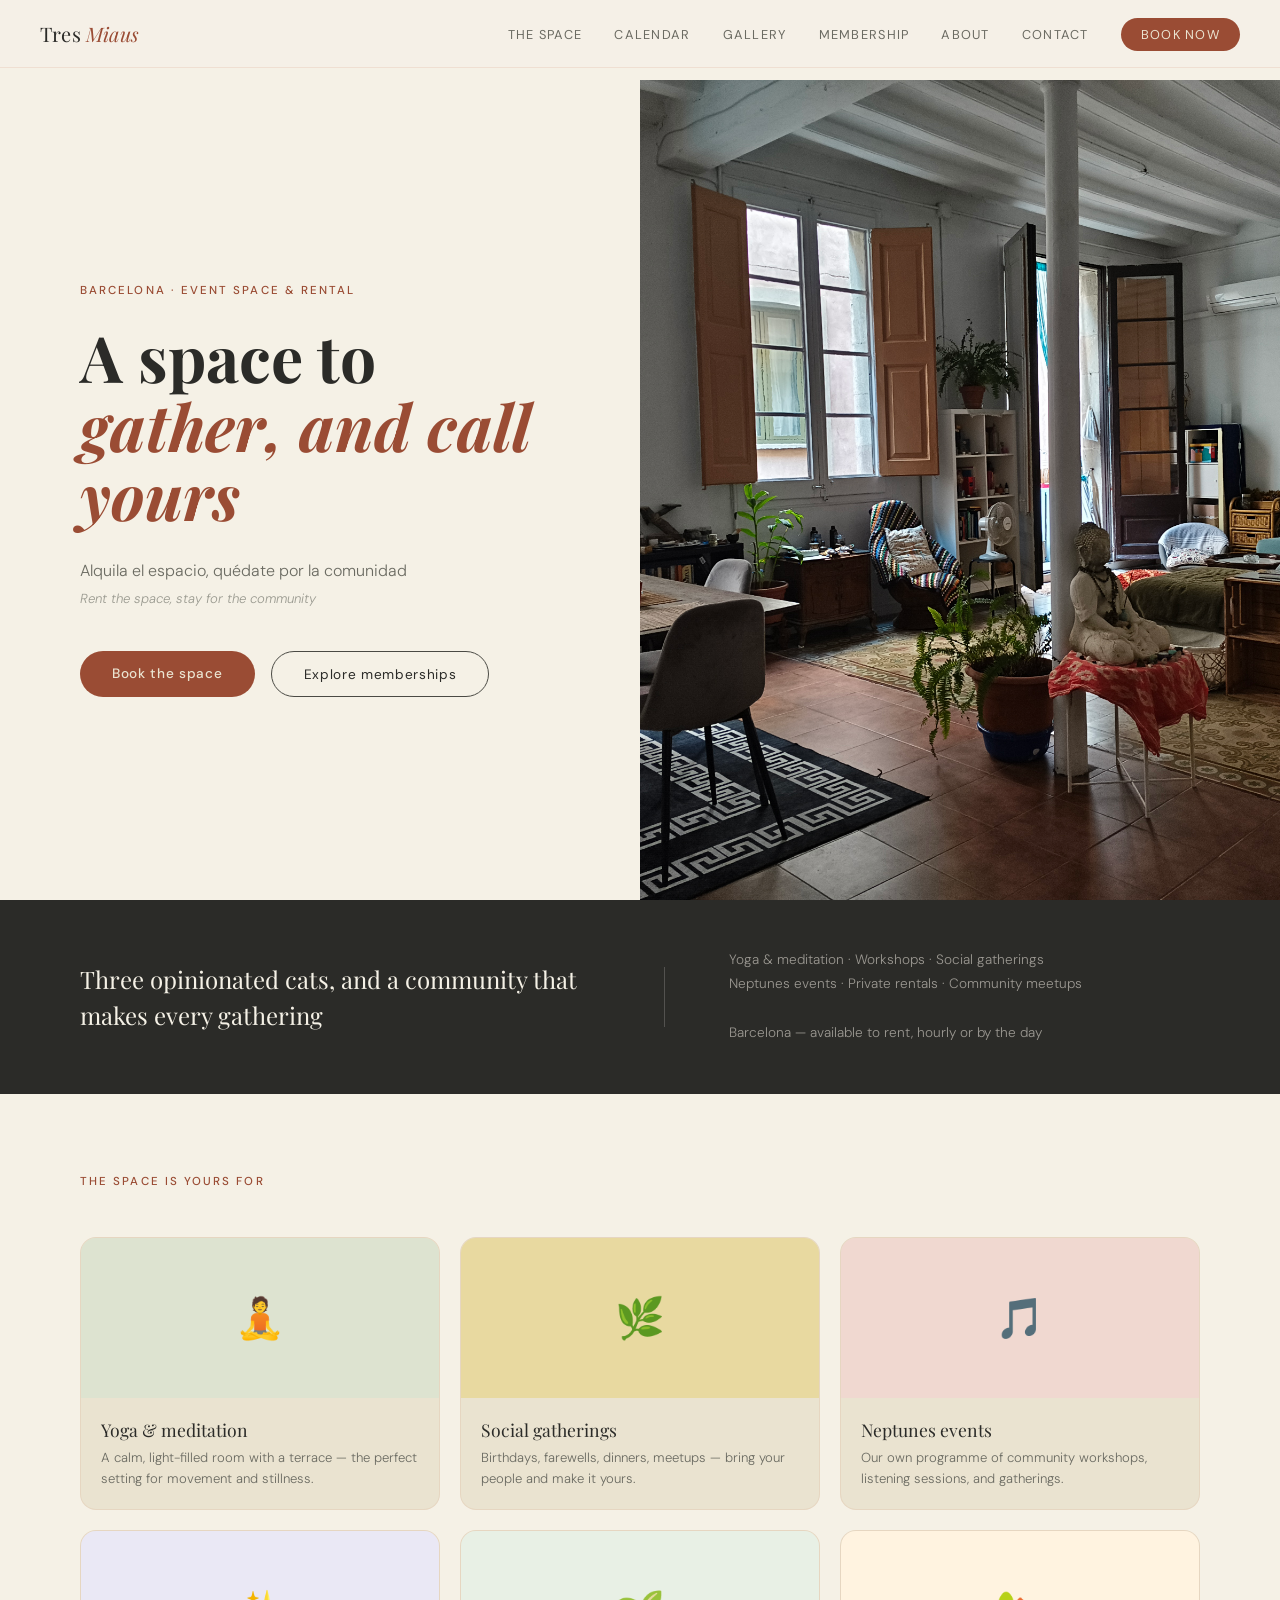
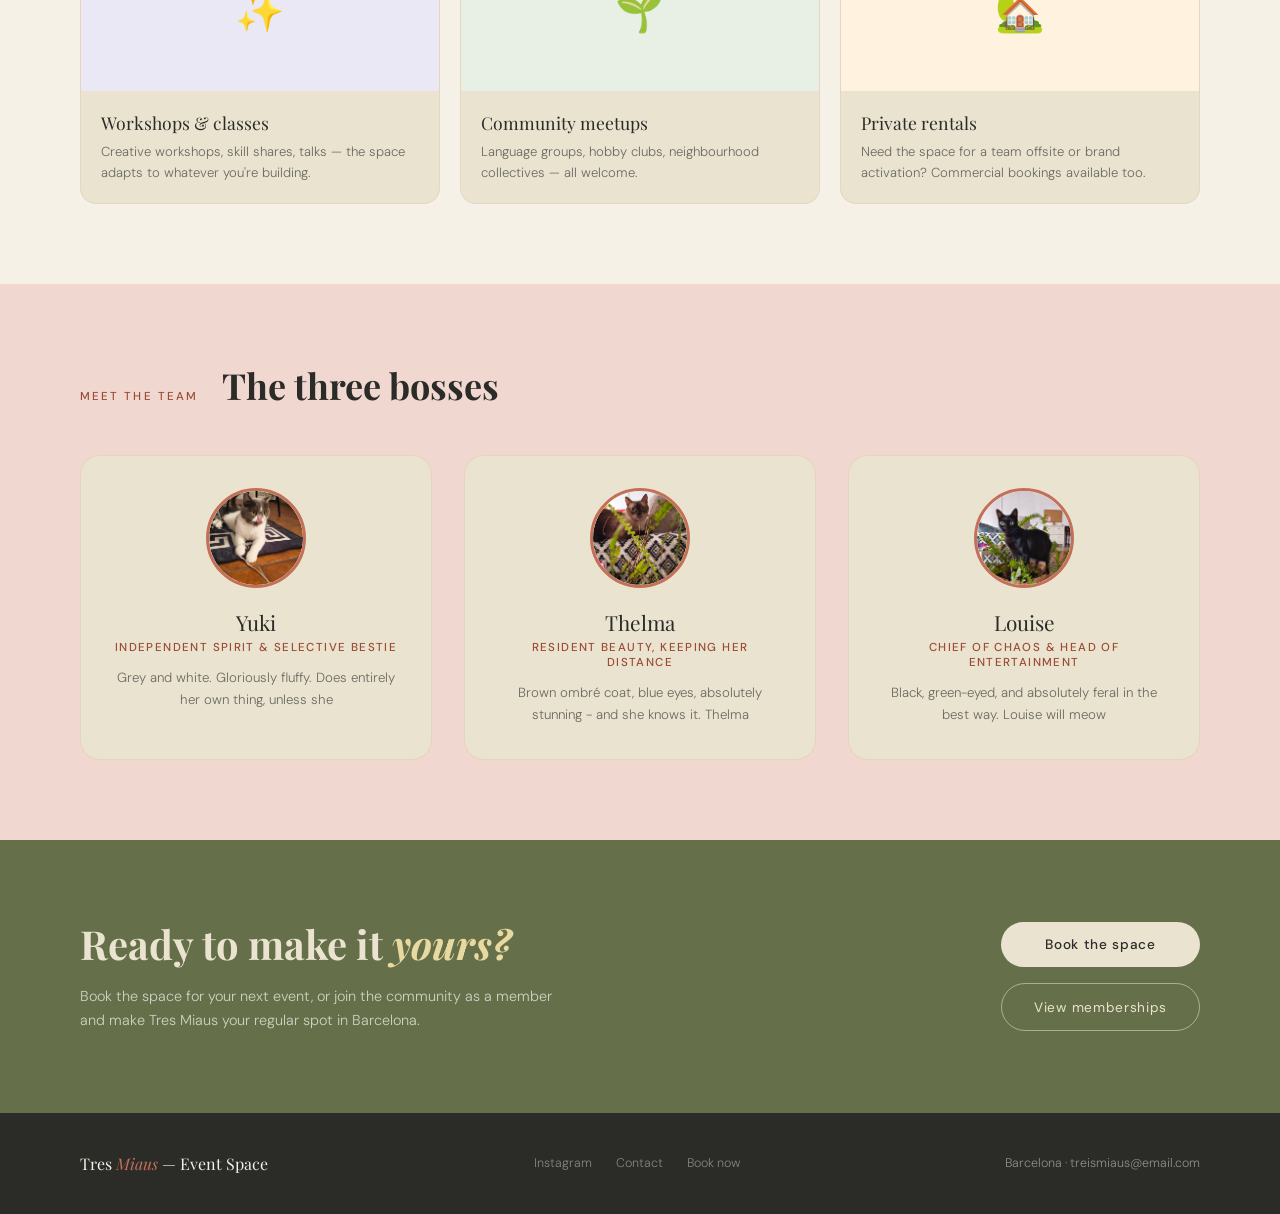
==== commit 47fd3790: "Add files via upload" ====
--- a/index.html
+++ b/index.html
@@ -393,6 +393,16 @@
     justify-content: center;
     font-size: 2.5rem;
     border: 3px solid var(--terracotta-light);
+    overflow: hidden;
+    position: relative;
+  }
+  .cat-photo img {
+    position: absolute;
+    inset: 0;
+    width: 100%;
+    height: 100%;
+    object-fit: cover;
+    border-radius: 50%;
   }
 
   .cat-name {
@@ -633,19 +643,19 @@
   </div>
   <div class="cats-grid">
     <div class="cat-card reveal">
-      <div class="cat-photo" id="tm-img-yuki-image" style="font-size:2rem;display:flex;align-items:center;justify-content:center;">🐱</div>
+      <div class="cat-photo" id="tm-img-yuki-image_home" style="font-size:2rem;display:flex;align-items:center;justify-content:center;">🐱</div>
       <p class="cat-name" id="tm-yuki-name">Yuki</p>
       <p class="cat-role" id="tm-yuki-role">Independent spirit & selective bestie</p>
       <p class="cat-bio" id="tm-yuki-bio-home">Grey and white. Gloriously fluffy. Does entirely her own thing — unless she likes you, in which case she'll silently appear beside you. If Yuki sits near you, consider it the highest honour.</p>
     </div>
     <div class="cat-card reveal">
-      <div class="cat-photo" id="tm-img-thelma-image" style="font-size:2rem;display:flex;align-items:center;justify-content:center;">🐈</div>
+      <div class="cat-photo" id="tm-img-thelma-image_home" style="font-size:2rem;display:flex;align-items:center;justify-content:center;">🐈</div>
       <p class="cat-name" id="tm-thelma-name">Thelma</p>
       <p class="cat-role" id="tm-thelma-role">Resident beauty, keeping her distance</p>
       <p class="cat-bio" id="tm-thelma-bio-home">Brown ombré coat, blue eyes, absolutely stunning — and she knows it. Thelma prefers to admire gatherings from afar. Please don't approach or touch her; she'll come to you if and when she's ready.</p>
     </div>
     <div class="cat-card reveal">
-      <div class="cat-photo" id="tm-img-louise-image" style="font-size:2rem;display:flex;align-items:center;justify-content:center;">🐈‍⬛</div>
+      <div class="cat-photo" id="tm-img-louise-image_home" style="font-size:2rem;display:flex;align-items:center;justify-content:center;">🐈‍⬛</div>
       <p class="cat-name" id="tm-louise-name">Louise</p>
       <p class="cat-role" id="tm-louise-role">Chief of chaos & head of entertainment</p>
       <p class="cat-bio" id="tm-louise-bio-home">Black, green-eyed, and absolutely feral in the best way. Louise will meow until you acknowledge her, play until you're tired, and demand pets on her own schedule — which is always. The life of every event.</p>
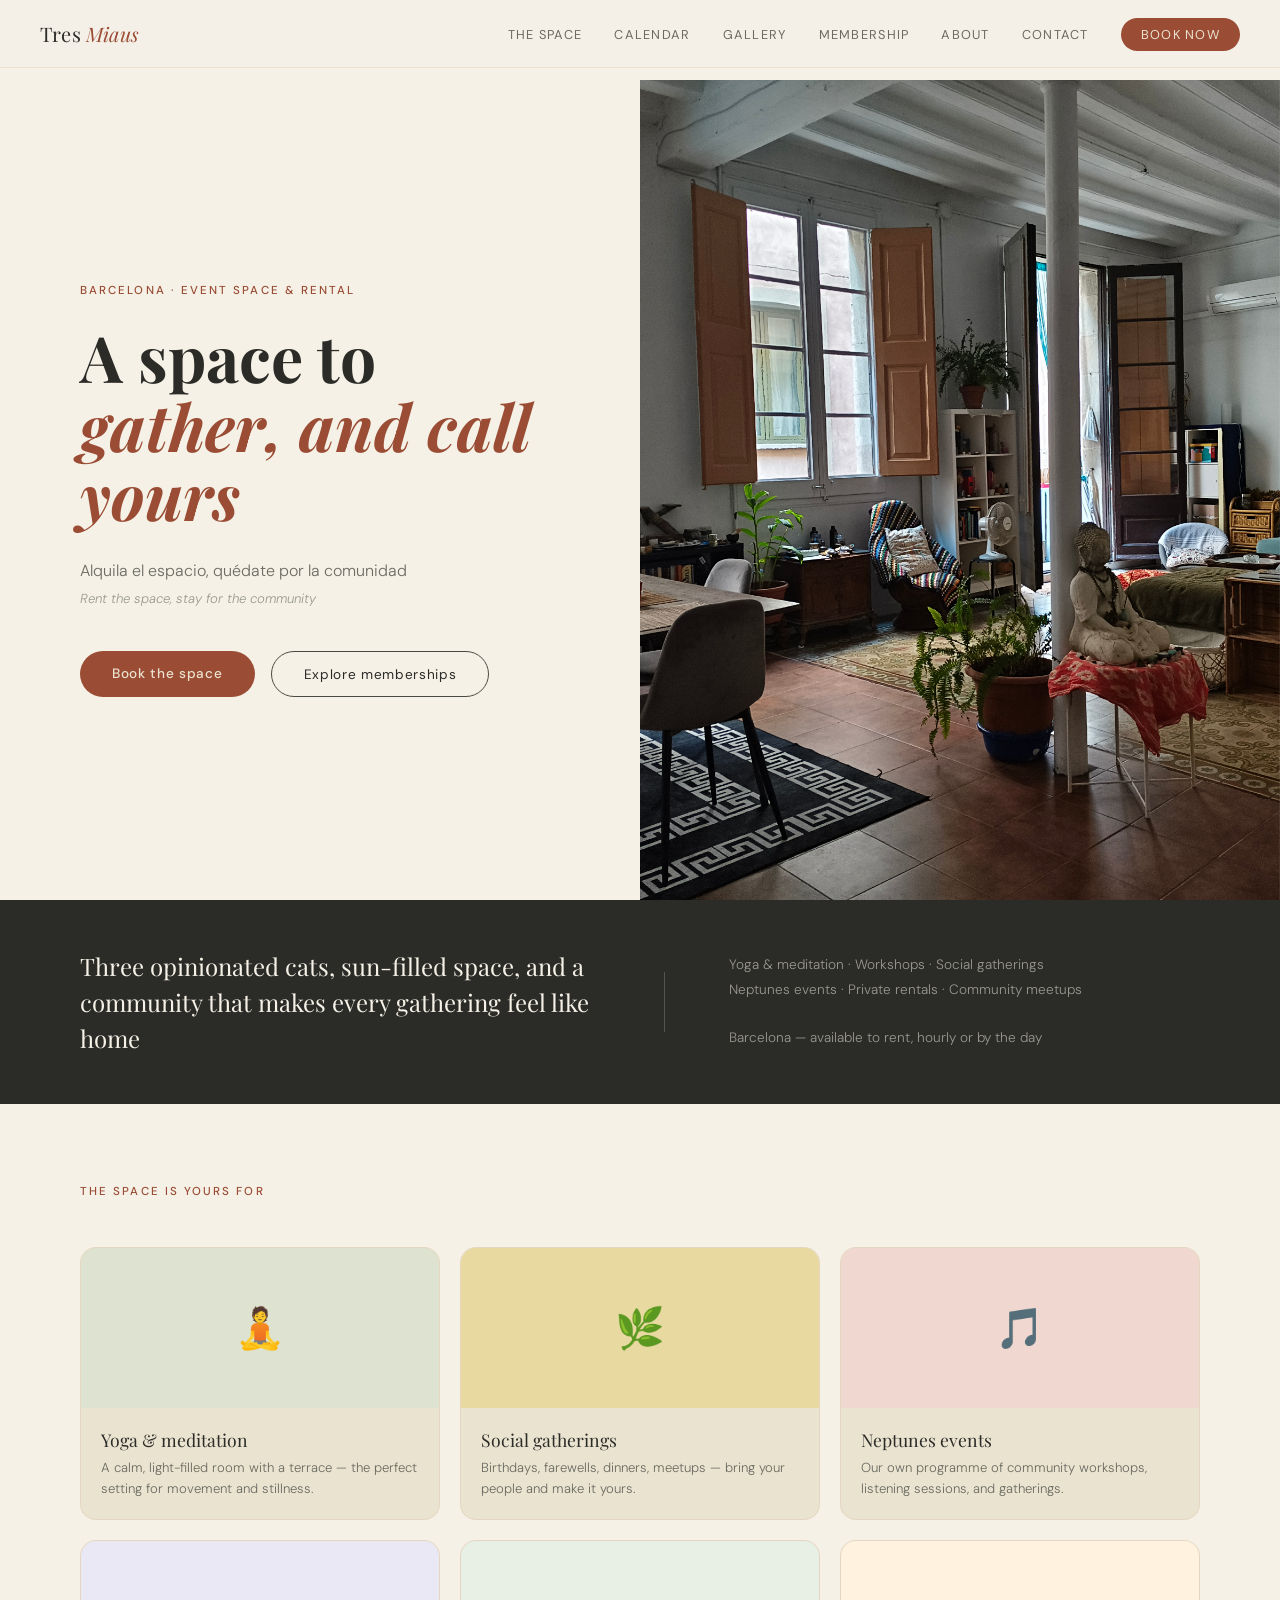
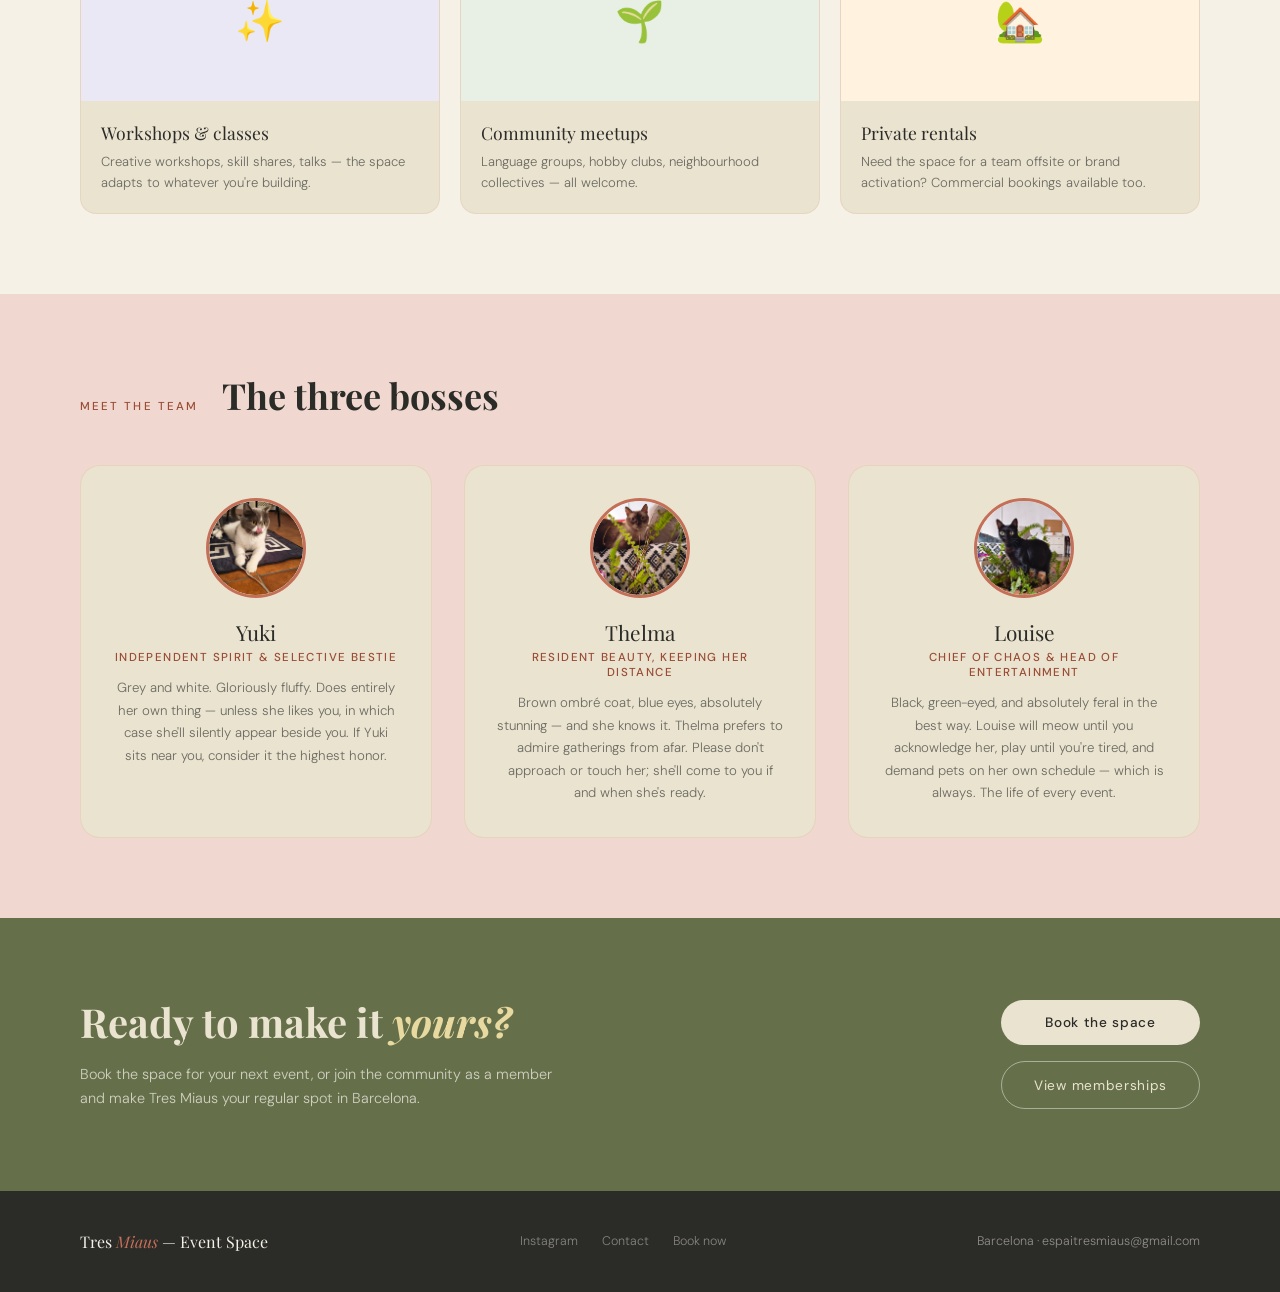
==== commit 1370c143: "Add files via upload" ====
--- a/index.html
+++ b/index.html
@@ -554,8 +554,8 @@
       <span class="hero-tagline-bilingual" id="tm-text-tagline-en">Rent the space, stay for the community.</span>
     </p>
     <div class="hero-actions">
-      <a href="#" class="btn-primary">Book the space</a>
-      <a href="#" class="btn-secondary">Explore memberships</a>
+      <a href="tres-miaus-rent.html" class="btn-primary">Book the space</a>
+      <a href="tres-miaus-membership.html" class="btn-secondary">Explore memberships</a>
     </div>
   </div>
   <div class="hero-right">
@@ -670,8 +670,8 @@
     <p class="cta-sub">Book the space for your next event, or join the community as a member and make Tres Miaus your regular spot in Barcelona.</p>
   </div>
   <div class="cta-actions">
-    <a href="#" class="btn-white">Book the space</a>
-    <a href="#" class="btn-outline-white">View memberships</a>
+    <a href="tres-miaus-rent.html" class="btn-white">Book the space</a>
+    <a href="tres-miaus-membership.html" class="btn-outline-white">View memberships</a>
   </div>
 </section>
 
@@ -679,11 +679,11 @@
 <footer>
   <div class="footer-logo">Tres <span>Miaus</span> — Event Space</div>
   <div class="footer-links">
-    <a href="#">Instagram</a>
-    <a href="#">Contact</a>
-    <a href="#">Book now</a>
-  </div>
-  <p>Barcelona · treismiaus@email.com</p>
+    <a href="https://instagram.com/espaitresmiaus">Instagram</a>
+    <a href="tres-miaus-contact.html">Contact</a>
+    <a href="tres-miaus-rent.html">Book now</a>
+  </div>
+  <p>Barcelona · espaitresmiaus@gmail.com</p>
 </footer>
 
 <script>
